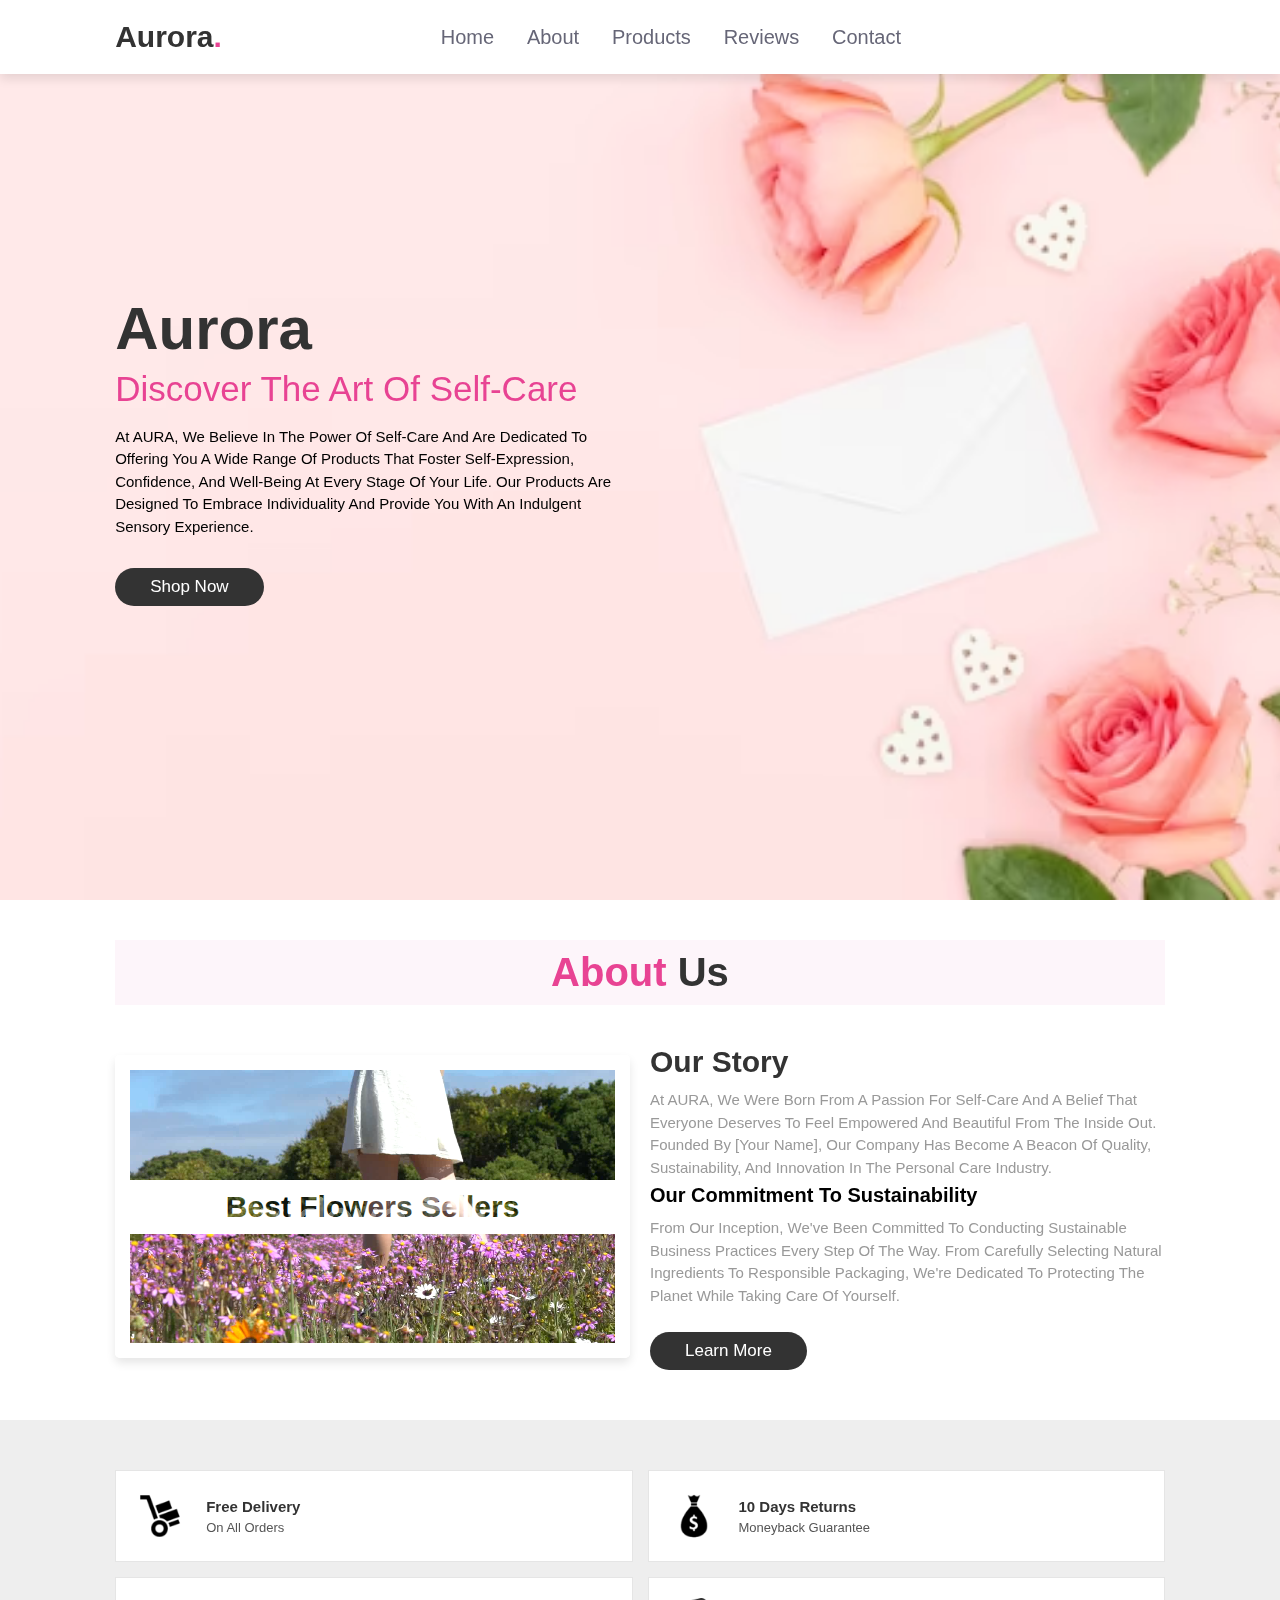
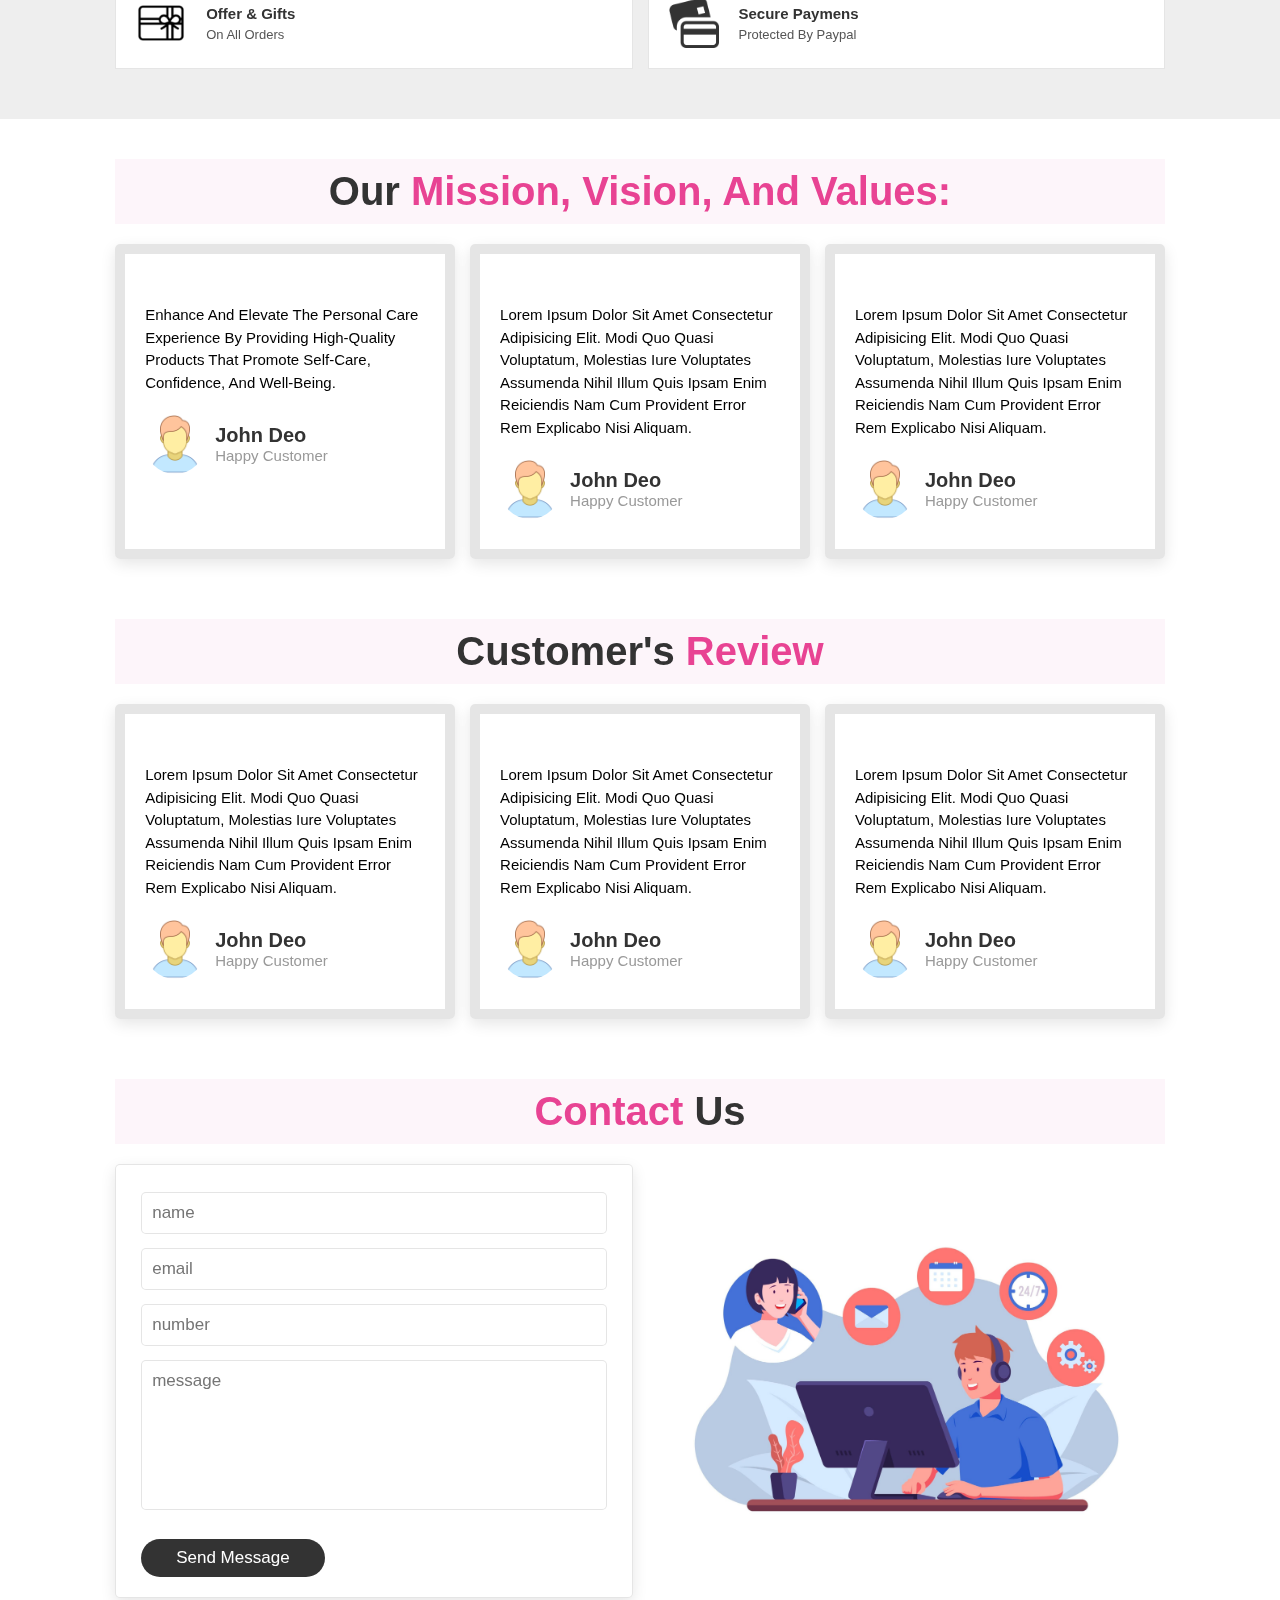
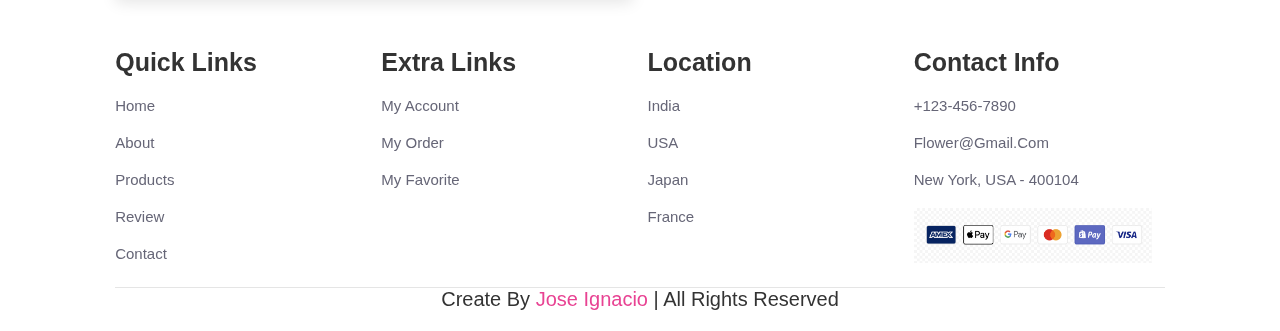
==== Aurora_proyect/home.html @ 8dfd8cbc "home_page and store_page" ====
<!DOCTYPE html>
<html lang="en">
<head>
    <meta charset="UTF-8">
    <meta name="viewport" content="width=device-width, initial-scale=1.0">
    <title>Aurora</title>

    <!--- Font awasome cdn link-->
    <link rel="stylesheet" href="https://cdnjs.cloudflare.com/ajax/libs/font-awesome/6.4.2/css/all.min.css" integrity="sha512-z3gLpd7yknf1YoNbCzqRKc4qyor8gaKU1qmn+CShxbuBusANI9QpRohGBreCFkKxLhei6S9CQXFEbbKuqLg0DA==" crossorigin="anonymous" referrerpolicy="no-referrer"/>

    <!-- custon css file link -->
    <link rel="stylesheet" href="style_home.css">
</head>
<body>
    <!-- header sectition starts -->
    <header>

        <input type="checkbox" name="" id="toggler">
        <label for="toggler" class="fas fa-bars"></label>

        <a href="#" class="logo">Aurora<span>.</span></a>

        <nav class="navbar">
            <a href="#home">Home</a>
            <a href="#about">about</a>
            <a href="#products">products</a>
            <a href="#review">reviews</a>
            <a href="#contact">contact</a>
        </nav>
        <div class="icons">
            <a href="#" class="fas fa-heart"></a>
            <a href="#" class="fas fa-shopping-cart"></a>
            <a href="#" class="fas fa-user"></a>
        </div>

    </header>

    <!-- header section ends -->

    <!-- home section starts -->

    <section class="home" id="home">

        <div class="content">
            <h3>Aurora</h3>
            <span> Discover the Art of Self-Care</span>
            <p>At AURA, we believe in the power of self-care and are dedicated to offering you a wide range of products that foster self-expression, confidence, and well-being at every stage of your life. Our products are designed to embrace individuality and provide you with an indulgent sensory experience.</p>
            <a href="#" class="btn">shop now</a>
        </div>

    </section>

    <!-- home section ends -->


    <!-- about section starts -->
    <section class="about" id="about">
        
        <h1 class="heading"> <span> about </span> us </h1>
        <div class="row">
            
            <div class="video-container">
                
                <video src="img/_gl=1_116w3tt_fp_ga_MTgwMTcwNDY0Mi4xNjkxNjMyNDkx_fp_ga_83FH29D8Q8_MTY5MTYzMjQ5My4xLjAuMTY5MTYzMjQ5My42MC4wLjA._fp_ga_NHWE9BKX1G_MTY5MTYzMjQ5My4xLjAuMTY5MTYzMjQ5My42MC4wLjA" loop autoplay muted></video>
                <h3>Best flowers sellers</h3>

            </div>
            
            <div class="content">
                <h3>Our Story</h3>
                <p>At AURA, we were born from a passion for self-care and a belief that everyone deserves to feel empowered and beautiful from the inside out. Founded by [Your Name], our company has become a beacon of quality, sustainability, and innovation in the personal care industry.</p>
                <h1>Our Commitment to Sustainability</h1>
                <p>From our inception, we've been committed to conducting sustainable business practices every step of the way. From carefully selecting natural ingredients to responsible packaging, we're dedicated to protecting the planet while taking care of yourself.</p>
                <a href="#" class="btn"> learn more </a>
            </div>
        
        </div>
    </section>
    <!-- about section ends -->

    <!-- icons section starts -->
    <section class="icons-container">
        
        <div class="icons">
            <img src="img/dolly_icon_135695.png" alt="">
            <div class="info">
                <h3>free delivery</h3>
                <span>on all orders</span>
            </div>
        </div>

        <div class="icons">
            <img src="img/money_bag_icon_178212.png" alt="">
            <div class="info">
                <h3>10 days returns</h3>
                <span>moneyback guarantee</span>
            </div>
        </div>

        <div class="icons">
            <img src="img/giftcard_icon_220019.png" alt="">
            <div class="info">
                <h3>offer & gifts</h3>
                <span>on all orders</span>
            </div>
        </div>

        <div class="icons">
            <img src="img/bankcards_theapplication_banco_3050.png" alt="">
            <div class="info">
                <h3>secure paymens</h3>
                <span>protected by paypal</span>
            </div>
        </div>

    </section>
    <!-- icons section ends -->

    <!-- products sections starts -->

    <!-- <section class="products" id="products">

        <h1 class="heading"> latest <span>products</span> </h1>

        <div class="box-container">

            <div class="box">
                <span class="discount">-10%</span>
                <div class="image">
                    <img src="img/images.jpeg" alt="">
                    <div class="icons">
                        <a href="#" class="fas fa-heart"></a>
                        <a href="#" class="cart-btn">add to cart</a>
                        <a href="#" class="fas fa-share"></a>
                    </div>
                </div>
                <div class="content">
                    <h3>flower pot</h3>
                    <div class="price"> $12.99 <span>$15.99</span> </div>
                </div>
            </div>

            <div class="box">
                <span class="discount">-15%</span>
                <div class="image">
                    <img src="img/valentine-bouquet-gettyimages-55949391-2000-d675e30abd0243f1bf1d13ecb212d45b.jpg" alt="">
                    <div class="icons">
                        <a href="#" class="fas fa-heart"></a>
                        <a href="#" class="cart-btn">add to cart</a>
                        <a href="#" class="fas fa-share"></a>
                    </div>
                </div>
                <div class="content">
                    <h3>flower pot</h3>
                    <div class="price"> $12.99 <span>$15.99</span> </div>
                </div>
            </div>

            <div class="box">
                <span class="discount">-20%</span>
                <div class="image">
                    <img src="img/Rectangle_105_1.webp" alt="">
                    <div class="icons">
                        <a href="#" class="fas fa-heart"></a>
                        <a href="#" class="cart-btn">add to cart</a>
                        <a href="#" class="fas fa-share"></a>
                    </div>
                </div>
                <div class="content">
                    <h3>flower pot</h3>
                    <div class="price"> $12.99 <span>$15.99</span> </div>
                </div>
            </div>

            <div class="box">
                <span class="discount">-30%</span>
                <div class="image">
                    <img src="img/red-roses.jpg" alt="">
                    <div class="icons">
                        <a href="#" class="fas fa-heart"></a>
                        <a href="#" class="cart-btn">add to cart</a>
                        <a href="#" class="fas fa-share"></a>
                    </div>
                </div>
                <div class="content">
                    <h3>flower pot</h3>
                    <div class="price"> $12.99 <span>$15.99</span> </div>
                </div>
            </div>

            <div class="box">
                <span class="discount">-5%</span>
                <div class="image">
                    <img src="img/highlight-flower-plants.jpg" alt="">
                    <div class="icons">
                        <a href="#" class="fas fa-heart"></a>
                        <a href="#" class="cart-btn">add to cart</a>
                        <a href="#" class="fas fa-share"></a>
                    </div>
                </div>
                <div class="content">
                    <h3>flower pot</h3>
                    <div class="price"> $12.99 <span>$15.99</span> </div>
                </div>
            </div>

            <div class="box">
                <span class="discount">-18%</span>
                <div class="image">
                    <img src="img/descarga.jpeg" alt="">
                    <div class="icons">
                        <a href="#" class="fas fa-heart"></a>
                        <a href="#" class="cart-btn">add to cart</a>
                        <a href="#" class="fas fa-share"></a>
                    </div>
                </div>
                <div class="content">
                    <h3>flower pot</h3>
                    <div class="price"> $12.99 <span>$15.99</span> </div>
                </div>
            </div>

            <div class="box">
                <span class="discount">-6%</span>
                <div class="image">
                    <img src="img/Purple-Flower-in-Garden-1200x667.jpg" alt="">
                    <div class="icons">
                        <a href="#" class="fas fa-heart"></a>
                        <a href="#" class="cart-btn">add to cart</a>
                        <a href="#" class="fas fa-share"></a>
                    </div>
                </div>
                <div class="content">
                    <h3>flower pot</h3>
                    <div class="price"> $12.99 <span>$15.99</span> </div>
                </div>
            </div>

            <div class="box">
                <span class="discount">-12%</span>
                <div class="image">
                    <img src="img/International_Flower_Day_2048x.webp" alt="">
                    <div class="icons">
                        <a href="#" class="fas fa-heart"></a>
                        <a href="#" class="cart-btn">add to cart</a>
                        <a href="#" class="fas fa-share"></a>
                    </div>
                </div>
                <div class="content">
                    <h3>flower pot</h3>
                    <div class="price"> $12.99 <span>$15.99</span> </div>
                </div>
            </div>

            <div class="box">
                <span class="discount">-14%</span>
                <div class="image">
                    <img src="img/pexels-pietro-jeng-65031_600x600.webp" alt="">
                    <div class="icons">
                        <a href="#" class="fas fa-heart"></a>
                        <a href="#" class="cart-btn">add to cart</a>
                        <a href="#" class="fas fa-share"></a>
                    </div>
                </div>
                <div class="content">
                    <h3>flower pot</h3>
                    <div class="price"> $12.99 <span>$15.99</span> </div>
                </div>
            </div>



        </div>

    </section> -->

    <!-- products sectios ends -->


        <!-- mission, vision and values section stars -->

        <section class="review" id="review">

            <h1 class="heading"> Our <span>Mission, Vision, and Values:</span></h1>
    
            <div class="box-container">
                
                <div class="box">
                    
                    <p>Enhance and elevate the personal care experience by providing high-quality products that promote self-care, confidence, and well-being.</p>
                    <div class="user">
                        <img src="img/User-80_icon-icons.com_57249.png" alt="">
                        <div class="user-info">
                            <h3>john deo</h3>
                            <span>happy customer</span>
                        </div>
                    </div>
                    <span class="fas fa-quote-right"></span>
                </div>
    
                <div class="box">
                    <div class="stars">
                        <i class="fas fa-star"></i>
                        <i class="fas fa-star"></i>
                        <i class="fas fa-star"></i>
                        <i class="fas fa-star"></i>
                        <i class="fas fa-star"></i>
                    </div>
                    <p>Lorem ipsum dolor sit amet consectetur adipisicing elit. Modi quo quasi voluptatum, molestias iure voluptates assumenda nihil illum quis ipsam enim reiciendis nam cum provident error rem explicabo nisi aliquam.</p>
                    <div class="user">
                        <img src="img/User-80_icon-icons.com_57249.png" alt="">
                        <div class="user-info">
                            <h3>john deo</h3>
                            <span>happy customer</span>
                        </div>
                    </div>
                    <span class="fas fa-quote-right"></span>
                </div>
    
                <div class="box">
                    <div class="stars">
                        <i class="fas fa-star"></i>
                        <i class="fas fa-star"></i>
                        <i class="fas fa-star"></i>
                        <i class="fas fa-star"></i>
                        <i class="fas fa-star"></i>
                    </div>
                    <p>Lorem ipsum dolor sit amet consectetur adipisicing elit. Modi quo quasi voluptatum, molestias iure voluptates assumenda nihil illum quis ipsam enim reiciendis nam cum provident error rem explicabo nisi aliquam.</p>
                    <div class="user">
                        <img src="img/User-80_icon-icons.com_57249.png" alt="">
                        <div class="user-info">
                            <h3>john deo</h3>
                            <span>happy customer</span>
                        </div>
                    </div>
                    <span class="fas fa-quote-right"></span>
                </div>
    
            </div>
    
        </section>    
        


        <!-- mission, vision and values section ends -->



    <!-- reviews sectios starts -->

    <section class="review" id="review">

        <h1 class="heading"> customer's <span>review</span></h1>

        <div class="box-container">
            
            <div class="box">
                <div class="stars">
                    <i class="fas fa-star"></i>
                    <i class="fas fa-star"></i>
                    <i class="fas fa-star"></i>
                    <i class="fas fa-star"></i>
                    <i class="fas fa-star"></i>
                </div>
                <p>Lorem ipsum dolor sit amet consectetur adipisicing elit. Modi quo quasi voluptatum, molestias iure voluptates assumenda nihil illum quis ipsam enim reiciendis nam cum provident error rem explicabo nisi aliquam.</p>
                <div class="user">
                    <img src="img/User-80_icon-icons.com_57249.png" alt="">
                    <div class="user-info">
                        <h3>john deo</h3>
                        <span>happy customer</span>
                    </div>
                </div>
                <span class="fas fa-quote-right"></span>
            </div>

            <div class="box">
                <div class="stars">
                    <i class="fas fa-star"></i>
                    <i class="fas fa-star"></i>
                    <i class="fas fa-star"></i>
                    <i class="fas fa-star"></i>
                    <i class="fas fa-star"></i>
                </div>
                <p>Lorem ipsum dolor sit amet consectetur adipisicing elit. Modi quo quasi voluptatum, molestias iure voluptates assumenda nihil illum quis ipsam enim reiciendis nam cum provident error rem explicabo nisi aliquam.</p>
                <div class="user">
                    <img src="img/User-80_icon-icons.com_57249.png" alt="">
                    <div class="user-info">
                        <h3>john deo</h3>
                        <span>happy customer</span>
                    </div>
                </div>
                <span class="fas fa-quote-right"></span>
            </div>

            <div class="box">
                <div class="stars">
                    <i class="fas fa-star"></i>
                    <i class="fas fa-star"></i>
                    <i class="fas fa-star"></i>
                    <i class="fas fa-star"></i>
                    <i class="fas fa-star"></i>
                </div>
                <p>Lorem ipsum dolor sit amet consectetur adipisicing elit. Modi quo quasi voluptatum, molestias iure voluptates assumenda nihil illum quis ipsam enim reiciendis nam cum provident error rem explicabo nisi aliquam.</p>
                <div class="user">
                    <img src="img/User-80_icon-icons.com_57249.png" alt="">
                    <div class="user-info">
                        <h3>john deo</h3>
                        <span>happy customer</span>
                    </div>
                </div>
                <span class="fas fa-quote-right"></span>
            </div>

        </div>

    </section>    
    
    <!-- reviews sectios ends -->



    <!-- contact section stars -->

    <section class="contact" id="contact">

        <h1 class="heading"> <span> contact </span> us </h1>

        <div class="row">
            <form action="">
                <input type="text" placeholder="name"  class="box">
                <input type="email" placeholder="email"  class="box">
                <input type="number" placeholder="number"  class="box">
                <textarea name="" class="box" placeholder="message" id="" cols="30" rows="10"></textarea>
                <input type="submit" value="send message" class="btn">
            </form>

            <div class="image">
                <img src="img/5127314-scaled.jpg" alt="">
            </div>

        </div>

    </section>

    <!-- contact section ends -->


    <!-- footer section stars -->

    <section class="footer">

        <div class="box-container">

            <div class="box">
                <h3>quick links</h3>
                <a href="#">home</a>
                <a href="#">about</a>
                <a href="#">products</a>
                <a href="#">review</a>
                <a href="#">contact</a>
            </div>


            <div class="box">
                <h3>extra links</h3>
                <a href="#">My account</a>
                <a href="#">My order</a>
                <a href="#">My favorite</a>
            </div>


            <div class="box">
                <h3>location</h3>
                <a href="#">india</a>
                <a href="#">USA</a>
                <a href="#">japan</a>
                <a href="#">france</a>
            </div>


            <div class="box">
                <h3>contact info</h3>
                <a href="#">+123-456-7890</a>
                <a href="#">flower@gmail.com</a>
                <a href="#">New York, USA - 400104</a>
                <img src="img/payment.png" alt="">
            </div>

        </div>

        <div class="credit"> create by <span>Jose Ignacio</span> | all rights reserved </div>

    </section>

    <!-- footer section ends -->




</body>
</html>
---- Aurora_proyect/style_home.css ----
:root{
    --pink: #e84393;

}


*{
    margin:0 ;
    padding:0;
    box-sizing: border-box;
    font-family: Verdana, Geneva, Tahoma, sans-serif;
    outline: none;
    border: none;
    text-decoration: none;
    text-transform: capitalize;
    transition: .2s linear;
}

html{
    font-size: 62.5%;
    scroll-behavior: smooth;
    scroll-padding-top: 6rem;
    overflow-x: hidden;
}

section{
    padding: 2rem 9%;
}

.heading{
    text-align: center;
    font-size: 4rem;
    color: #333;
    padding: 1rem;
    margin: 2rem 0;
    background: rgba(225,51,153,.05);
}

.heading span{
    color: var(--pink);
}

.btn{
    display: inline-block;
    margin-top: 2rem;
    border-radius: 5rem;
    background: #333;
    color: #fff;
    padding:.9rem 3.5rem;
    cursor: pointer;
    font-size: 1.7rem;
}

.btn:hover{
    background: var(--pink);
}
header{
    position: fixed;
    top:0;
    left:0;
    right:0 ;
    background: #ffff;
    padding: 2rem 9%;
    display: flex;
    align-items: center;
    justify-content: space-between;
    z-index: 1000;
    box-shadow: 0 .5rem 1rem rgba(0,0,0,.1);
}

header .logo{
    font-size: 3rem;
    color: #333;
    font-weight: bolder;
}

header .logo span{
    color: var(--pink);
}

header .navbar a{
    font-size: 2rem;
    padding:0 1.5rem;
    color: #667;
}

header .navbar a:hover{
    color:var(--pink)
}

header .icons a{
    font-size: 2.5rem;
    color: #333;
    margin-left: 1.5rem;
}

header .icons a:hover{
    color: var(--pink);
}

header #toggler{
    display: none;
}

header .fa-bars{
    font-size: 3rem;
    color: #333;
    border-radius: .5rem;
    padding: .5rem 1.5rem;
    cursor: pointer;
    border: .1rem solid rgba(0,0,0,.3);
    display: none;
}


.home {
    display: flex;
    align-items: center;
    min-height: 100vh;
    background: url(img/top-view-roses-with-copy-space_23-2148471163.avif) no-repeat;
    background-size: cover;
    background-position: center;
}


.home .content{
    max-width: 50rem;
}

.home .content h3{
    font-size: 6rem;
    color: #333;
}

.home .content span{
    font-size: 3.5rem;
    color: var(--pink);
    padding: 1rem 0;
    line-height: 1.5;
}

.home .content p{
    font-size: 1.5rem;
    color: black;
    padding:1rem 0;
    line-height: 1.5;
}

.about .row{
    display: flex;
    align-items: center;
    gap: 2rem;
    flex-wrap: wrap;
    padding: 2rem 0;
    padding-bottom: 3rem;
}

.about .row .video-container{
    flex: 1 1 40rem;
    position: relative;

}

.about .row .video-container video{
    width: 100%;
    border: 1.5rem solid #fff;
    border-radius: .5rem;
    box-shadow: 0 .5rem 1rem rgba(0,0,0,.1) ;
    height: 100%;
    object-fit: cover;
}

.about .row .video-container h3{
    position: absolute;
    top:50%;
    transform: translateY(-50%);
    font-size: 3rem;
    background: #fff;
    width: 100%;
    padding: 1rem 2rem;
    text-align: center;
    mix-blend-mode: screen;
}

.about .row .content {
    flex:1 1 40rem;
}


.about .row .content h3{
    font-size: 3rem;
    color: #333;
}


.about .row .content p{
    font-size: 1.5rem;
    color: #999;
    padding: .5rem 0;
    padding-top: 1rem;
    line-height: 1.5;
}

.icons-container{
    background: #eee;
    display: flex;
    flex-wrap: wrap;
    gap:1.5rem;
    padding-top: 5rem;
    padding-bottom: 5rem;
}

.icons-container .icons{
    background: #fff;
    border:.1rem solid rgba(0,0,0,.1);
    padding: 2rem;
    display: flex;
    align-items: center;
    flex:1 1 35rem;
}

.icons-container .icons img{
    height: 5rem;
    margin-right: 2rem;
}

.icons-container .icons h3{
    color: #333;
    padding-bottom: .5rem;
    font-size: 1.5rem;
}

.icons-container .icons span{
    color: #555;
    font-size: 1.3rem;
}


.products .box-container{
    display: flex;
    flex-wrap: wrap;
    gap: 1.5rem;
}

.products .box-container .box{
    flex:1 1 30rem;
    box-shadow:0 .5rem 1.5rem rgba(0,0,0,.1);
    border-radius: .5rem;
    border: .1rem solid rgba(0,0,0,.1);
    position: relative;

}


.products .box-container .box .discount{
    position: absolute;
    top:1rem;
    left: 1rem;
    padding: .7rem 1rem;
    font-size: 2rem;
    color: var(--pink);
    background: rgba(225,51,153,.05);
    z-index: 1;
    border-radius: .5rem;
}

.products .box-container .box .image{
    position: relative;
    text-align: center;
    padding-top: 3rem;
    overflow: hidden;
}

.products .box-container .box .image img{
    height: 20rem;
    width: 20rem;
}

.products .box-container .box:hover .image img{
    transform: scale(1.1);
}

.products .box-container .box .image .icons{
    position: absolute;
    bottom: -7rem;
    left: 0;
    right: 0;
    display: flex;
}

.products .box-container .box:hover .image .icons{
    bottom: 0;
}

.products .box-container .box .image .icons a{
    height: 5rem;
    line-height: 5rem;
    font-size: 2rem;
    width: 50%;
    background: var(--pink);
    color: #fff;
}


.products .box-container .box .image .icons .cart-btn{
    border-left: .1rem solid #fff7;
    border-right: .1rem solid #fff7;
    width: 100%;
}

.products .box-container .box .image .icons a:hover{
    background: #333;
}


.products .box-container .box .content{
    padding: 2rem;
    text-align: center;
}

.products .box-container .box .content h3{
    font-size: 2.5rem;
    color: #333;
}


.products .box-container .box .content .price{
    font-size: 2.5rem;
    color:var(--pink);
    font-weight: bolder;
    padding-top: 1rem;
}

.products .box-container .box .content .price span{
    font-size: 1.5rem;
    color:#999;
    font-weight: lighter;
    text-decoration: line-through;
}

.review .box-container{
    display: flex;
    flex-wrap: wrap;
    gap:1.5rem;
}

.review .box-container .box{
    flex:1 1 30rem ;
    box-shadow: 0 .5rem 1.5rem rgba(0,0,0,.1);
    border-radius: .5rem;
    padding: 3rem 2rem;
    position: relative;
    border: 1rem solid rgba(0,0,0,.1);
}


.review .box-container .box .fa-quote-right{
    position: absolute;
    bottom:3rem ;
    right: 3rem;
    font-size: 6rem;
    color: #eee;
}

.review .box-container .box .stars i{
    color: var(--pink);
    font-size: 2rem;
}

.review .box-container .box p{
    color: var #999;
    font-size: 1.5rem;
    line-height: 1.5;
    padding-top: 2rem;
}


.review .box-container .box .user {
    display: flex;
    align-items: center;
    padding-top: 2rem;
}

.review .box-container .box .user img{
    height: 6rem;
    width: 6rem;
    border-radius: 50%;
    object-fit: cover;
    margin-right: 1rem;
}

.review .box-container .box .user h3 {
    font-size: 2rem;
    color: #333;
}

.review .box-container .box .user span {
    font-size: 1.5rem;
    color: #999;
}


.contact .row {
    display: flex;
    flex-wrap: wrap-reverse;
    gap: 1.5rem;
    align-items: center;
}

.contact .row form{
    flex:1 1 40rem;
    padding:2rem 2.5rem;
    box-shadow:0 .5rem 1.5rem rgba(0,0,0,.1);
    border: .1rem solid rgba(0,0,0,.1);
    background: #fff;
    border-radius: .5rem;
}

.contact .row .image{
    flex:1 1 40rem;
}

.contact .row .image img{
    width: 100%;
}

.contact .row form .box{
    padding: 1rem;
    font-size: 1.7rem;
    color: #333;
    text-transform: none;
    border:.1rem solid rgba(0,0,0,.1);
    border-radius: .5rem;
    margin: .7rem 0;
    width: 100%;
}

.contact .row form .box:focus{
    border-color: var(--pink);
}

.contact .row form textarea{
    height: 15rem;
    resize: none;
}




.footer .box-container{
    display: flex;
    flex-wrap: nowrap;
    gap: 1.5rem;
}

.footer .box-container .box{
    flex:1 1 25rem;
}

.footer .box-container .box h3{
    color: #333;
    font-size: 2.5rem;
    padding:1rem 0 ;
}

.footer .box-container .box a{
    display: block;
    color: #667;
    font-size: 1.5rem;
    padding:1rem 0 ;
}


.footer .box-container .box a:hover{
    color: var(--pink);
    text-decoration: underline;
}   

.footer .box-container .box img{
    margin-top: 1rem;
    height: 5.5rem;

}



.footer .credit{
    text-align: center;
    padding: 1,5rem;
    margin-top: 1.5rem;
    padding-top: 2,5rem;
    font-size: 2rem;
    color: #333;
    border-top: .1rem solid rgba(0,0,0,.1);
}

.footer .credit span{
    color: var(--pink);
}







/* media queries */

@media (max-width:991px){

    html{
        font-size: 55%;
    }

    header{
        padding: 2rem;
    }

    section{
        padding: 2rem;
    }
    .home{
        background-position: left;
    }
}


@media (max-width:768px){

    header .fa-bars{
        display: block;
    }

    header .navbar{
        position: absolute;
        top: 100%;
        left: 0;
        right: 0;
        background: #eee;
        border-top: .1rem solid rgba(0,0,0,.1);
        clip-path: polygon(0 0, 100% 0, 100% 0, 0 0);
    }


    header #toggler:checked ~ .navbar{
        clip-path: polygon(0 0, 100% 0, 100% 100%, 0 100%);

    }

    header .navbar a{
        margin: 1.5rem;
        padding: 1.5rem;
        background: #fff;
        border: .1rem solid rgba(0,0,0,.1);
        display: block;
    }

    .home .content h3{
        font-size: 5rem;
    }

    .home .content span{
        font-size: 2.5rem;
    }

    .icons-container .icons h3{
        font-size: 2rem;
    }

    .icons-container .icons span{
        font-size: 1.7rem;
    }

}

@media (max-width:450px){

    html{
        font-size: 50%;
    }

    .heading{
        font-size: 3rem;

    }
}
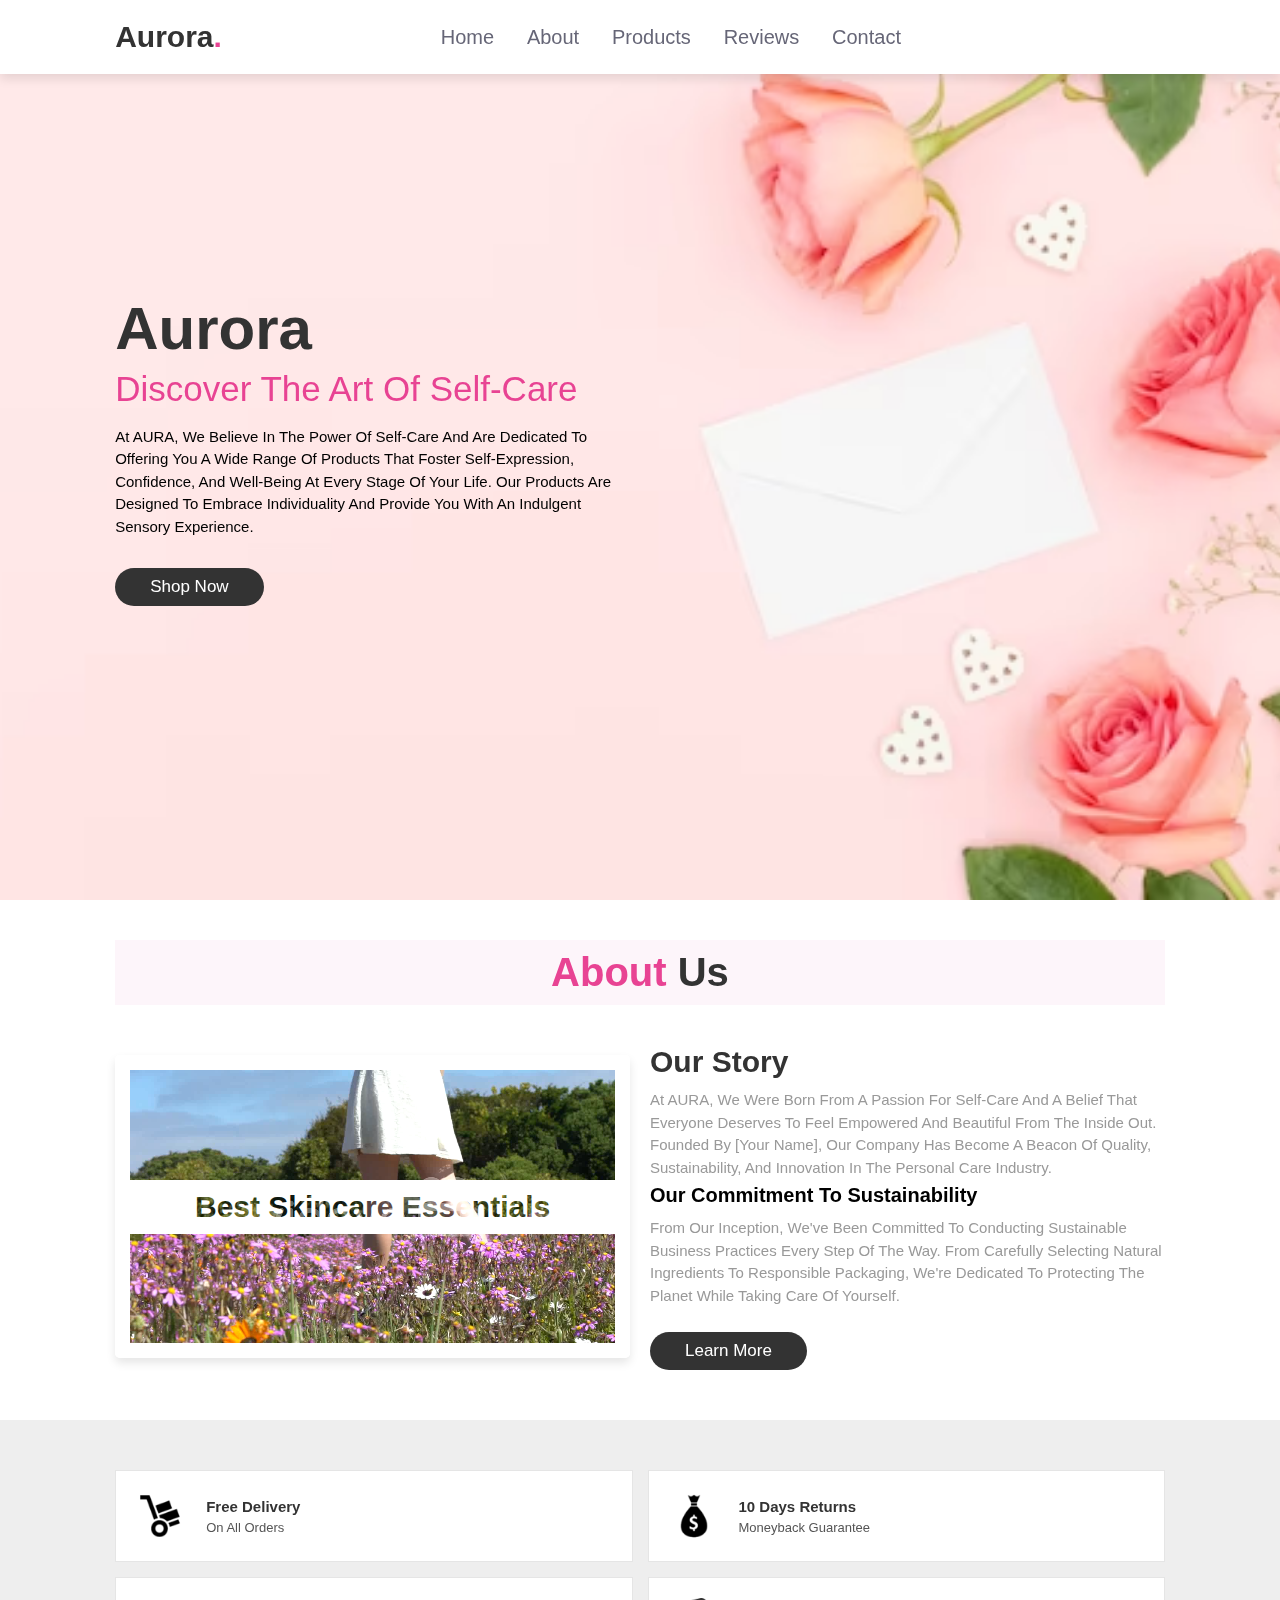
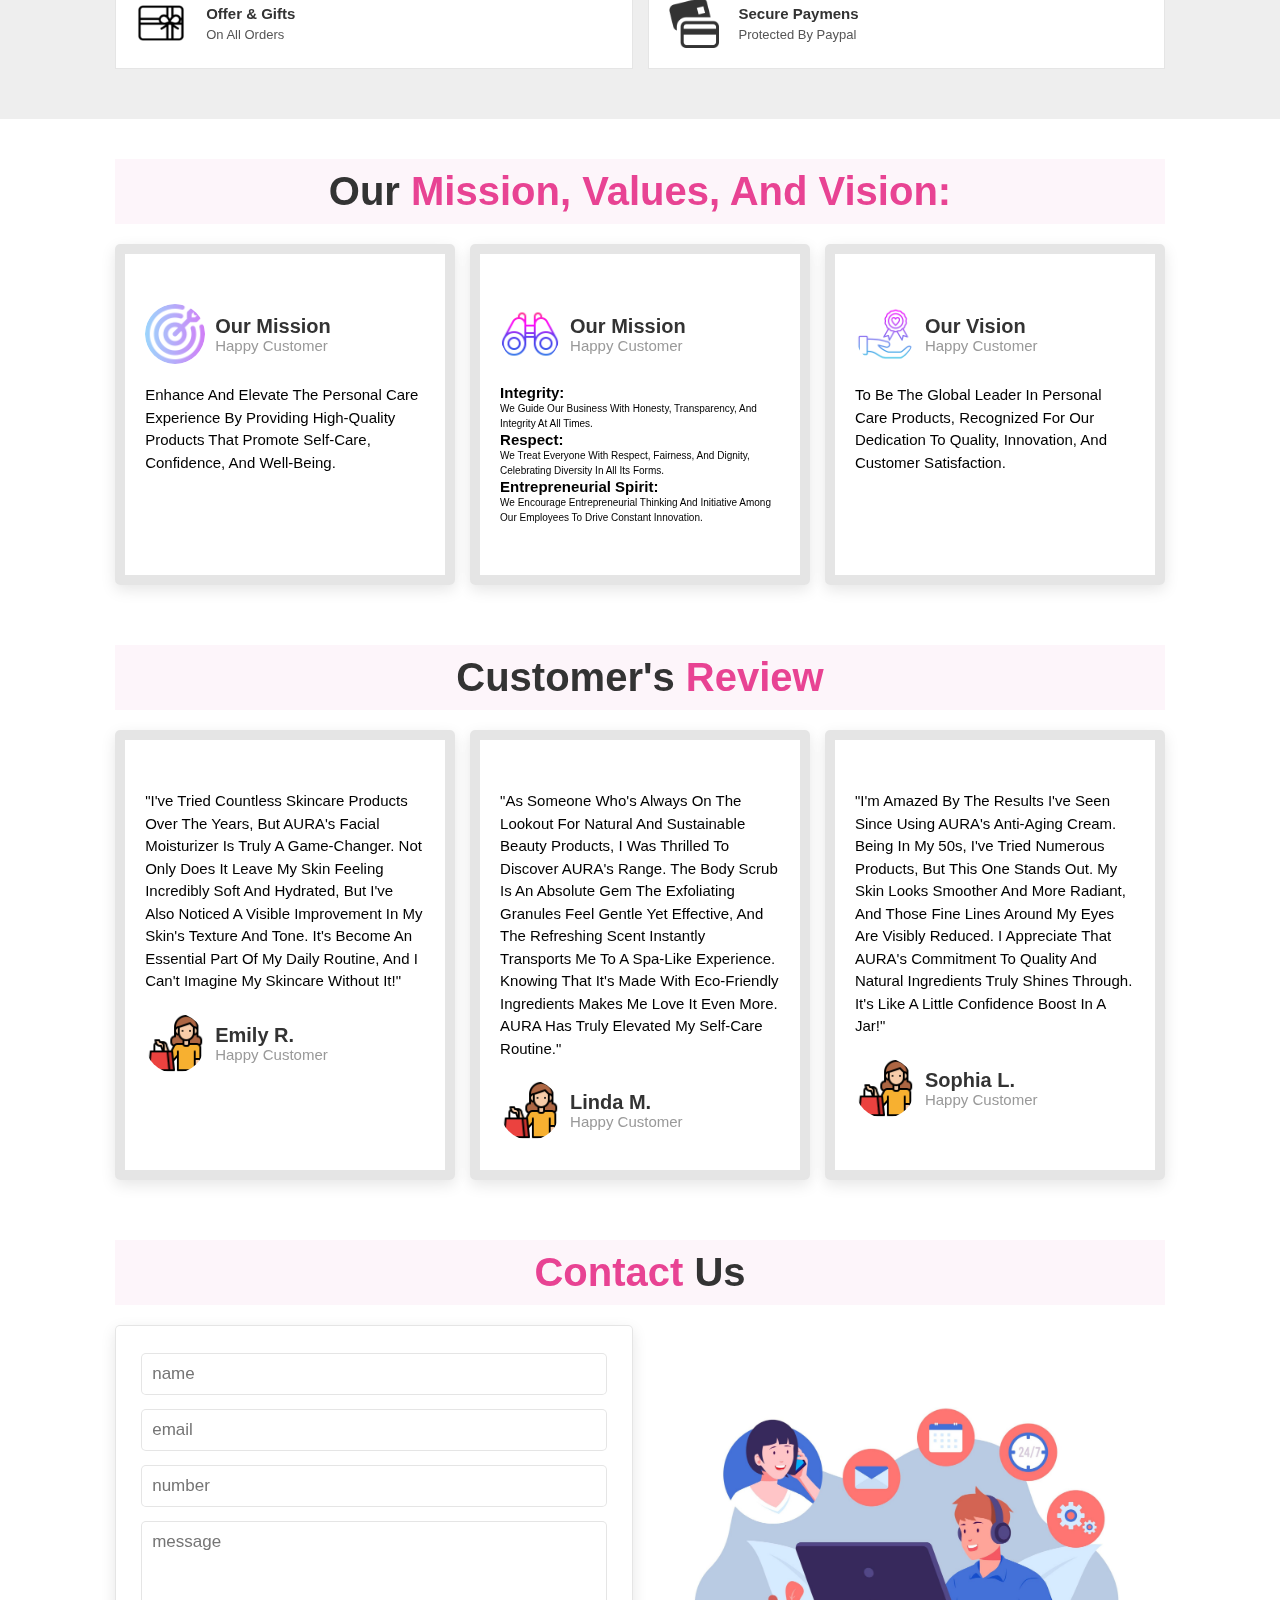
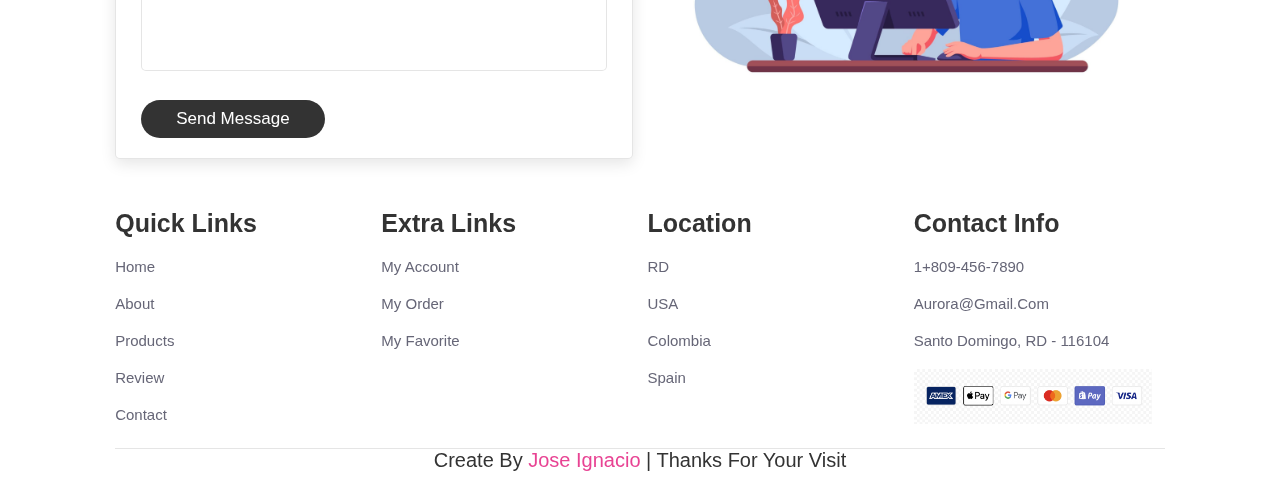
==== commit 4bade9bf: "almost_ready" ====
--- a/Aurora_proyect/home.html
+++ b/Aurora_proyect/home.html
@@ -23,13 +23,13 @@
         <nav class="navbar">
             <a href="#home">Home</a>
             <a href="#about">about</a>
-            <a href="#products">products</a>
+            <a href="main.html">products</a>
             <a href="#review">reviews</a>
             <a href="#contact">contact</a>
         </nav>
         <div class="icons">
-            <a href="#" class="fas fa-heart"></a>
-            <a href="#" class="fas fa-shopping-cart"></a>
+            <a href="main.html" class="fas fa-heart"></a>
+            <a href="main.html" class="fas fa-shopping-cart"></a>
             <a href="#" class="fas fa-user"></a>
         </div>
 
@@ -45,7 +45,7 @@
             <h3>Aurora</h3>
             <span> Discover the Art of Self-Care</span>
             <p>At AURA, we believe in the power of self-care and are dedicated to offering you a wide range of products that foster self-expression, confidence, and well-being at every stage of your life. Our products are designed to embrace individuality and provide you with an indulgent sensory experience.</p>
-            <a href="#" class="btn">shop now</a>
+            <a href="main.html" class="btn">shop now</a>
         </div>
 
     </section>
@@ -62,7 +62,7 @@
             <div class="video-container">
                 
                 <video src="img/_gl=1_116w3tt_fp_ga_MTgwMTcwNDY0Mi4xNjkxNjMyNDkx_fp_ga_83FH29D8Q8_MTY5MTYzMjQ5My4xLjAuMTY5MTYzMjQ5My42MC4wLjA._fp_ga_NHWE9BKX1G_MTY5MTYzMjQ5My4xLjAuMTY5MTYzMjQ5My42MC4wLjA" loop autoplay muted></video>
-                <h3>Best flowers sellers</h3>
+                <h3>Best skincare essentials </h3>
 
             </div>
             
@@ -281,59 +281,46 @@
 
         <section class="review" id="review">
 
-            <h1 class="heading"> Our <span>Mission, Vision, and Values:</span></h1>
+            <h1 class="heading"> Our <span>Mission, Values, and Vision:</span></h1>
     
             <div class="box-container">
                 
                 <div class="box">
-                    
-                    <p>Enhance and elevate the personal care experience by providing high-quality products that promote self-care, confidence, and well-being.</p>
                     <div class="user">
-                        <img src="img/User-80_icon-icons.com_57249.png" alt="">
+                        <img src="img/target_7745147.png" alt="">
                         <div class="user-info">
-                            <h3>john deo</h3>
+                            <h3>Our Mission</h3>
                             <span>happy customer</span>
                         </div>
                     </div>
-                    <span class="fas fa-quote-right"></span>
-                </div>
-    
+                    <p>Enhance and elevate the personal care experience by providing high-quality products that promote self-care, confidence, and well-being.</p>
+                    
+                   
+                </div>
+
                 <div class="box">
-                    <div class="stars">
-                        <i class="fas fa-star"></i>
-                        <i class="fas fa-star"></i>
-                        <i class="fas fa-star"></i>
-                        <i class="fas fa-star"></i>
-                        <i class="fas fa-star"></i>
-                    </div>
-                    <p>Lorem ipsum dolor sit amet consectetur adipisicing elit. Modi quo quasi voluptatum, molestias iure voluptates assumenda nihil illum quis ipsam enim reiciendis nam cum provident error rem explicabo nisi aliquam.</p>
                     <div class="user">
-                        <img src="img/User-80_icon-icons.com_57249.png" alt="">
+                        <img src="img/binocular_3849487.png" alt="">
                         <div class="user-info">
-                            <h3>john deo</h3>
+                            <h3>Our Mission</h3>
                             <span>happy customer</span>
                         </div>
                     </div>
-                    <span class="fas fa-quote-right"></span>
-                </div>
-    
+                    <p><h3>integrity:</h3><span>We guide our business with honesty, transparency, and integrity at all times.</span> <h3>Respect:</h3> <span>We treat everyone with respect, fairness, and dignity, celebrating diversity in all its forms.</span> <h3>Entrepreneurial Spirit:</h3>
+                    <span>We encourage entrepreneurial thinking and initiative among our employees to drive constant innovation.</span></p>
+                    
+                </div>
+
                 <div class="box">
-                    <div class="stars">
-                        <i class="fas fa-star"></i>
-                        <i class="fas fa-star"></i>
-                        <i class="fas fa-star"></i>
-                        <i class="fas fa-star"></i>
-                        <i class="fas fa-star"></i>
-                    </div>
-                    <p>Lorem ipsum dolor sit amet consectetur adipisicing elit. Modi quo quasi voluptatum, molestias iure voluptates assumenda nihil illum quis ipsam enim reiciendis nam cum provident error rem explicabo nisi aliquam.</p>
                     <div class="user">
-                        <img src="img/User-80_icon-icons.com_57249.png" alt="">
+                        <img src="img/9158400.png" alt="">
                         <div class="user-info">
-                            <h3>john deo</h3>
+                            <h3>Our Vision</h3>
                             <span>happy customer</span>
                         </div>
                     </div>
-                    <span class="fas fa-quote-right"></span>
+                    <p>To be the global leader in personal care products, recognized for our dedication to quality, innovation, and customer satisfaction.</p>
+                    
                 </div>
     
             </div>
@@ -342,7 +329,7 @@
         
 
 
-        <!-- mission, vision and values section ends -->
+    <!-- mission, vision and values section ends -->
 
 
 
@@ -362,11 +349,11 @@
                     <i class="fas fa-star"></i>
                     <i class="fas fa-star"></i>
                 </div>
-                <p>Lorem ipsum dolor sit amet consectetur adipisicing elit. Modi quo quasi voluptatum, molestias iure voluptates assumenda nihil illum quis ipsam enim reiciendis nam cum provident error rem explicabo nisi aliquam.</p>
+                <p>"I've tried countless skincare products over the years, but AURA's facial moisturizer is truly a game-changer. Not only does it leave my skin feeling incredibly soft and hydrated, but I've also noticed a visible improvement in my skin's texture and tone. It's become an essential part of my daily routine, and I can't imagine my skincare without it!"</p>
                 <div class="user">
-                    <img src="img/User-80_icon-icons.com_57249.png" alt="">
+                    <img src="img/3225069.png" alt="">
                     <div class="user-info">
-                        <h3>john deo</h3>
+                        <h3>Emily R.</h3>
                         <span>happy customer</span>
                     </div>
                 </div>
@@ -381,11 +368,11 @@
                     <i class="fas fa-star"></i>
                     <i class="fas fa-star"></i>
                 </div>
-                <p>Lorem ipsum dolor sit amet consectetur adipisicing elit. Modi quo quasi voluptatum, molestias iure voluptates assumenda nihil illum quis ipsam enim reiciendis nam cum provident error rem explicabo nisi aliquam.</p>
+                <p>"As someone who's always on the lookout for natural and sustainable beauty products, I was thrilled to discover AURA's range. The body scrub is an absolute gem the exfoliating granules feel gentle yet effective, and the refreshing scent instantly transports me to a spa-like experience. Knowing that it's made with eco-friendly ingredients makes me love it even more. AURA has truly elevated my self-care routine."</p>
                 <div class="user">
-                    <img src="img/User-80_icon-icons.com_57249.png" alt="">
+                    <img src="img/3225069.png" alt="">
                     <div class="user-info">
-                        <h3>john deo</h3>
+                        <h3>Linda M.</h3>
                         <span>happy customer</span>
                     </div>
                 </div>
@@ -400,11 +387,11 @@
                     <i class="fas fa-star"></i>
                     <i class="fas fa-star"></i>
                 </div>
-                <p>Lorem ipsum dolor sit amet consectetur adipisicing elit. Modi quo quasi voluptatum, molestias iure voluptates assumenda nihil illum quis ipsam enim reiciendis nam cum provident error rem explicabo nisi aliquam.</p>
+                <p>"I'm amazed by the results I've seen since using AURA's anti-aging cream. Being in my 50s, I've tried numerous products, but this one stands out. My skin looks smoother and more radiant, and those fine lines around my eyes are visibly reduced. I appreciate that AURA's commitment to quality and natural ingredients truly shines through. It's like a little confidence boost in a jar!"</p>
                 <div class="user">
-                    <img src="img/User-80_icon-icons.com_57249.png" alt="">
+                    <img src="img/3225069.png" alt="">
                     <div class="user-info">
-                        <h3>john deo</h3>
+                        <h3>Sophia L.</h3>
                         <span>happy customer</span>
                     </div>
                 </div>
@@ -454,10 +441,10 @@
             <div class="box">
                 <h3>quick links</h3>
                 <a href="#">home</a>
-                <a href="#">about</a>
-                <a href="#">products</a>
-                <a href="#">review</a>
-                <a href="#">contact</a>
+                <a href="#about">about</a>
+                <a href="main.html">products</a>
+                <a href="#review">review</a>
+                <a href="#contact">contact</a>
             </div>
 
 
@@ -471,24 +458,24 @@
 
             <div class="box">
                 <h3>location</h3>
-                <a href="#">india</a>
+                <a href="#">RD</a>
                 <a href="#">USA</a>
-                <a href="#">japan</a>
-                <a href="#">france</a>
+                <a href="#">Colombia</a>
+                <a href="#">Spain</a>
             </div>
 
 
             <div class="box">
                 <h3>contact info</h3>
-                <a href="#">+123-456-7890</a>
-                <a href="#">flower@gmail.com</a>
-                <a href="#">New York, USA - 400104</a>
+                <a href="#">1+809-456-7890</a>
+                <a href="#">Aurora@gmail.com</a>
+                <a href="#">Santo Domingo, RD - 116104</a>
                 <img src="img/payment.png" alt="">
             </div>
 
         </div>
 
-        <div class="credit"> create by <span>Jose Ignacio</span> | all rights reserved </div>
+        <div class="credit"> create by <span>Jose Ignacio</span> | Thanks for your visit </div>
 
     </section>
 
--- a/Aurora_proyect/style_home.css
+++ b/Aurora_proyect/style_home.css
@@ -399,6 +399,17 @@
     color: #999;
 }
 
+.review .box-container .box span{
+    font-size: 1rem;
+    padding-top: 1.5rem;
+    line-height: 1.5rem;
+    
+}
+
+.review .box-container .box h3{
+    font-size: 1.5rem;
+}
+
 
 .contact .row {
     display: flex;
@@ -506,81 +517,78 @@
 
 /* media queries */
 
-@media (max-width:991px){
-
-    html{
+@media (max-width: 991px) {
+
+    html {
         font-size: 55%;
     }
 
-    header{
+    header {
         padding: 2rem;
     }
 
-    section{
+    section {
         padding: 2rem;
     }
-    .home{
+
+    .home {
         background-position: left;
     }
 }
 
 
-@media (max-width:768px){
-
-    header .fa-bars{
+@media (max-width: 768px) {
+
+    header .fa-bars {
         display: block;
     }
 
-    header .navbar{
+    header .navbar {
         position: absolute;
         top: 100%;
         left: 0;
         right: 0;
         background: #eee;
-        border-top: .1rem solid rgba(0,0,0,.1);
+        border-top: 0.1rem solid rgba(0, 0, 0, 0.1);
         clip-path: polygon(0 0, 100% 0, 100% 0, 0 0);
     }
 
-
-    header #toggler:checked ~ .navbar{
+    header #toggler:checked ~ .navbar {
         clip-path: polygon(0 0, 100% 0, 100% 100%, 0 100%);
-
-    }
-
-    header .navbar a{
+    }
+
+    header .navbar a {
         margin: 1.5rem;
         padding: 1.5rem;
         background: #fff;
-        border: .1rem solid rgba(0,0,0,.1);
+        border: 0.1rem solid rgba(0, 0, 0, 0.1);
         display: block;
     }
 
-    .home .content h3{
+    .home .content h3 {
         font-size: 5rem;
     }
 
-    .home .content span{
+    .home .content span {
         font-size: 2.5rem;
     }
 
-    .icons-container .icons h3{
+    .icons-container .icons h3 {
         font-size: 2rem;
     }
 
-    .icons-container .icons span{
+    .icons-container .icons span {
         font-size: 1.7rem;
     }
-
-}
-
-@media (max-width:450px){
-
-    html{
+}
+
+@media (max-width: 450px) {
+
+    html {
         font-size: 50%;
     }
 
-    .heading{
+    .heading {
         font-size: 3rem;
-
-    }
-}+    }
+}
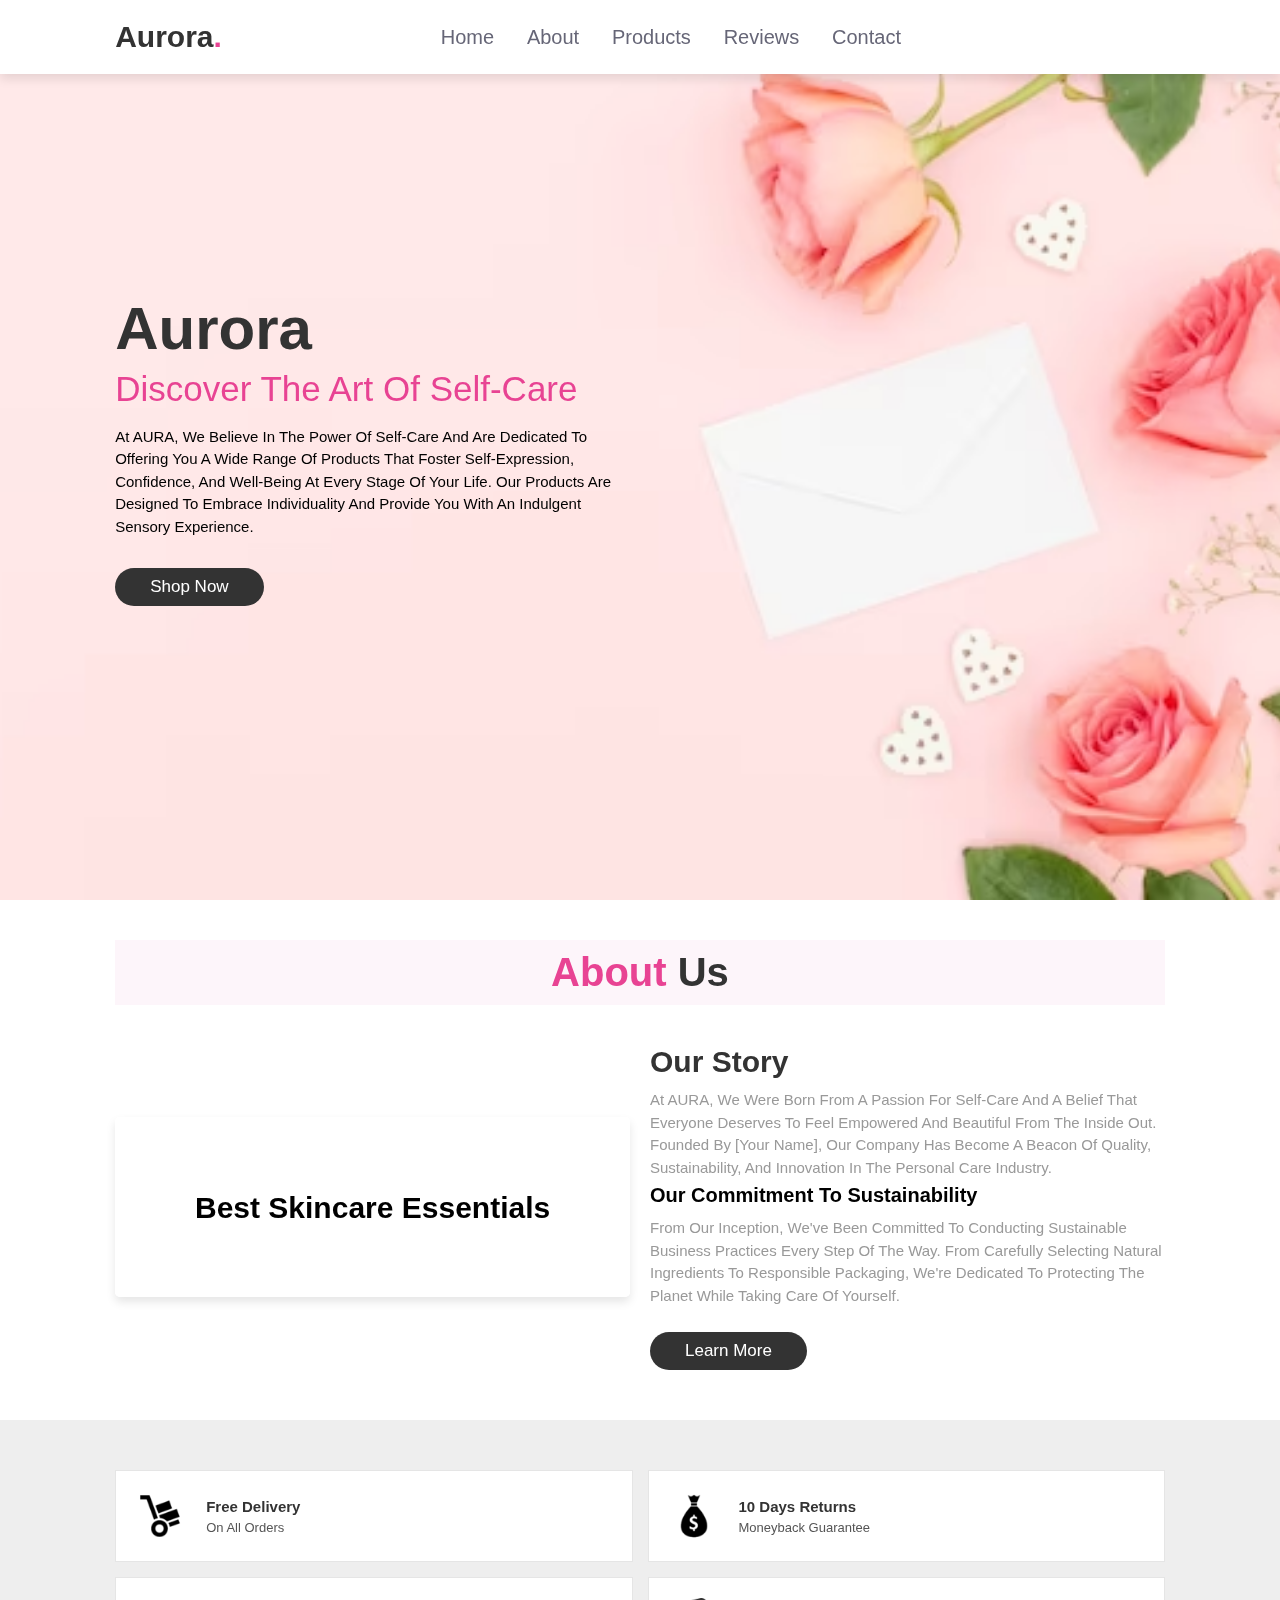
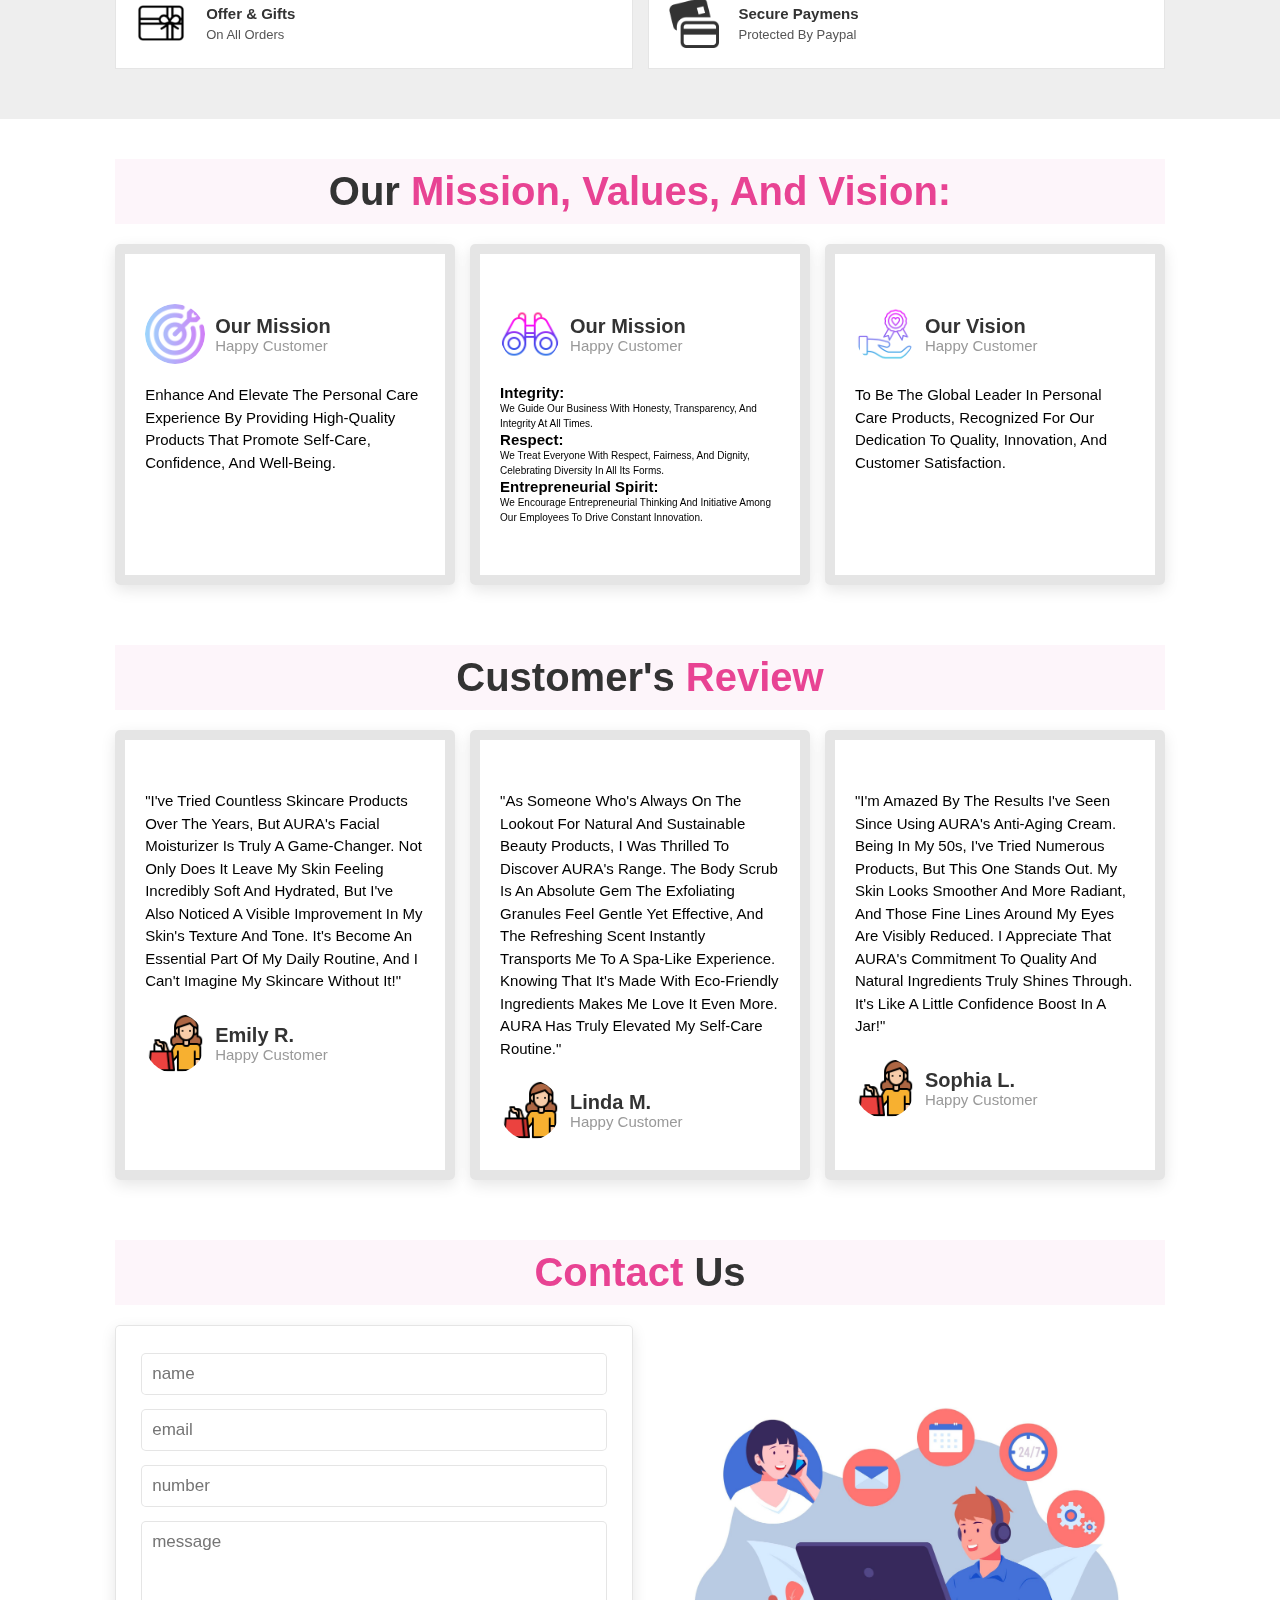
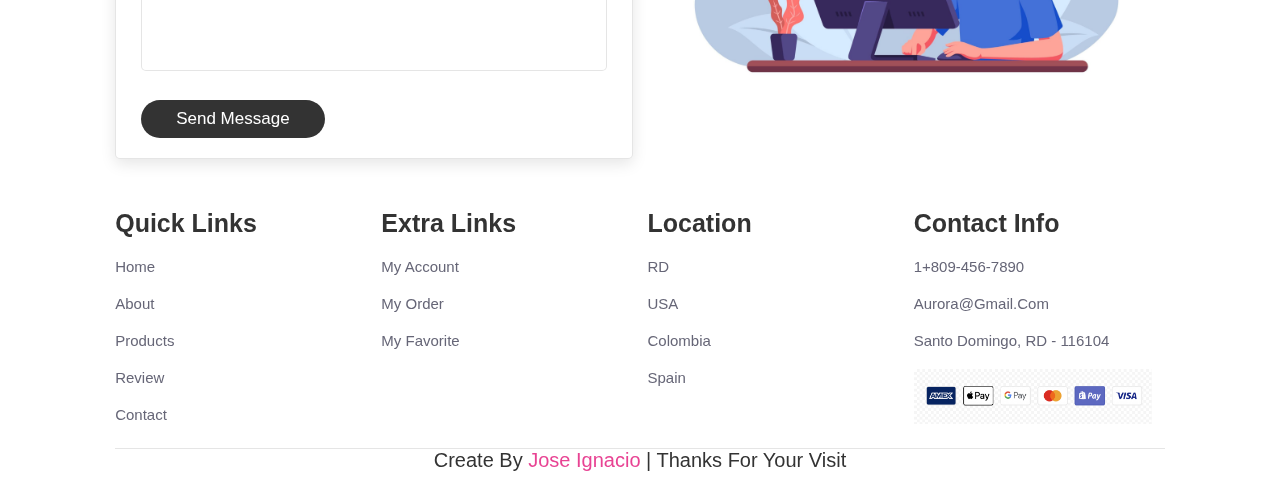
==== commit ef4e78f5: "change_the_video" ====
--- a/Aurora_proyect/home.html
+++ b/Aurora_proyect/home.html
@@ -61,7 +61,7 @@
             
             <div class="video-container">
                 
-                <video src="img/_gl=1_116w3tt_fp_ga_MTgwMTcwNDY0Mi4xNjkxNjMyNDkx_fp_ga_83FH29D8Q8_MTY5MTYzMjQ5My4xLjAuMTY5MTYzMjQ5My42MC4wLjA._fp_ga_NHWE9BKX1G_MTY5MTYzMjQ5My4xLjAuMTY5MTYzMjQ5My42MC4wLjA" loop autoplay muted></video>
+                <video src="img/Flowers pink magnolias in spring_preview.mp4" loop autoplay muted></video>
                 <h3>Best skincare essentials </h3>
 
             </div>
